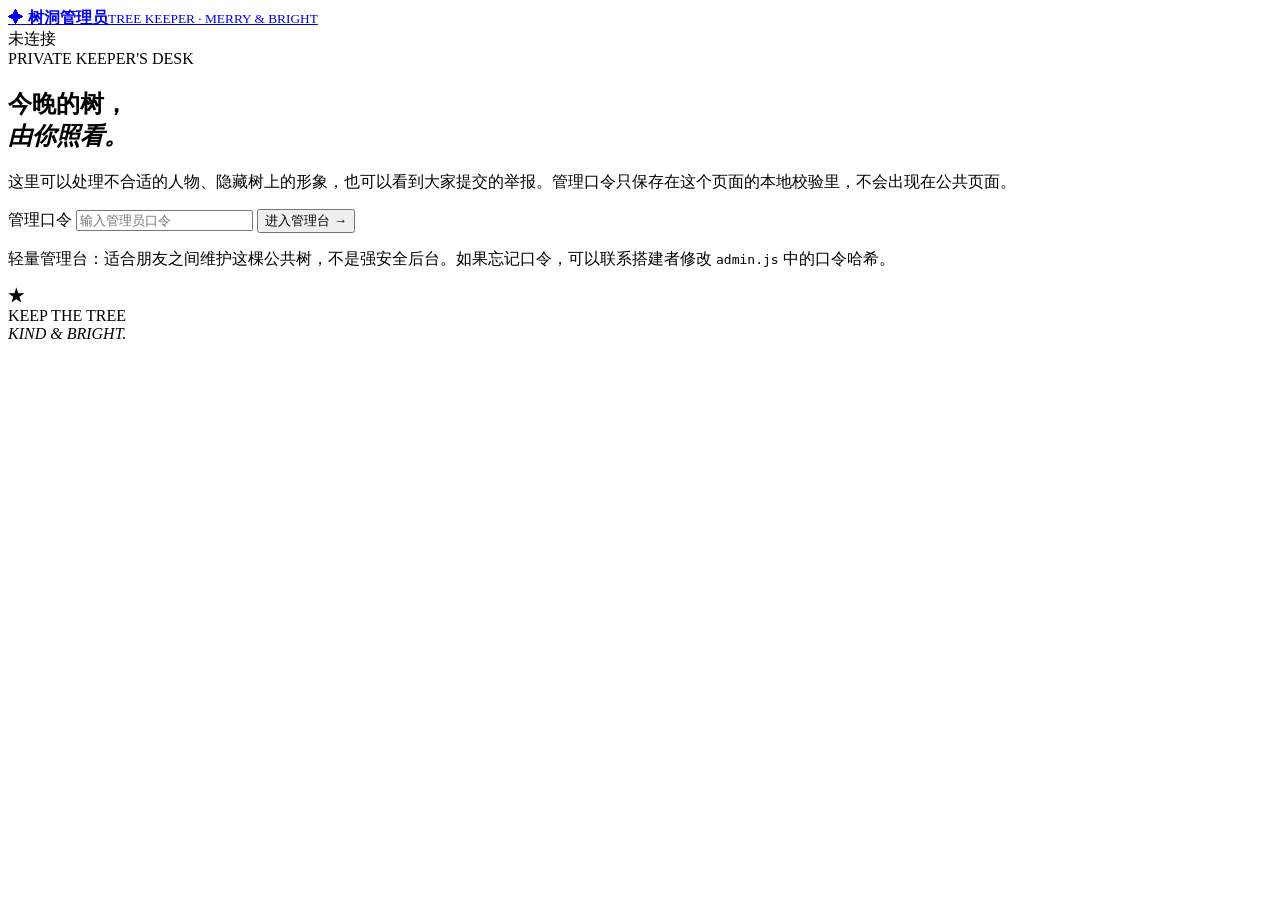
==== admin.html @ b083068b "Add admin.html" ====
<!DOCTYPE html>
<html lang="zh-CN">
<head>
  <meta charset="UTF-8" />
  <meta name="viewport" content="width=device-width, initial-scale=1.0" />
  <meta name="robots" content="noindex, nofollow" />
  <title>树洞管理员 · Merry &amp; Bright</title>
  <link rel="preconnect" href="https://fonts.googleapis.com" />
  <link rel="preconnect" href="https://fonts.gstatic.com" crossorigin />
  <link href="https://fonts.googleapis.com/css2?family=Noto+Sans+SC:wght@400;500;700;900&family=ZCOOL+KuaiLe&display=swap" rel="stylesheet" />
  <link rel="stylesheet" href="admin.css" />
</head>
<body>
  <div class="admin-bg" aria-hidden="true"><i></i><i></i><i></i></div>
  <header class="admin-top">
    <a class="admin-brand" href="./" aria-label="回到圣诞礼物交换所">
      <span class="admin-mark">✦</span>
      <span><strong>树洞管理员</strong><small>TREE KEEPER · MERRY &amp; BRIGHT</small></span>
    </a>
    <div class="admin-status" id="connectionStatus"><i></i><span>未连接</span></div>
  </header>

  <main id="loginView" class="login-wrap">
    <section class="login-card">
      <span class="eyebrow">PRIVATE KEEPER'S DESK</span>
      <h1>今晚的树，<br /><em>由你照看。</em></h1>
      <p>这里可以处理不合适的人物、隐藏树上的形象，也可以看到大家提交的举报。管理口令只保存在这个页面的本地校验里，不会出现在公共页面。</p>
      <form id="loginForm">
        <label class="field-label" for="passInput">管理口令</label>
        <input id="passInput" type="password" autocomplete="current-password" placeholder="输入管理员口令" />
        <p class="login-error" id="loginError" hidden>口令不对，再试一次。</p>
        <button class="btn-primary" type="submit">进入管理台 <span>→</span></button>
      </form>
      <p class="login-note">轻量管理台：适合朋友之间维护这棵公共树，不是强安全后台。如果忘记口令，可以联系搭建者修改 <code>admin.js</code> 中的口令哈希。</p>
    </section>
    <aside class="login-art" aria-hidden="true">
      <div class="login-moon"></div>
      <div class="login-tree"><i></i><i></i><i></i><b>★</b></div>
      <div class="login-copy">KEEP THE TREE<br /><em>KIND &amp; BRIGHT.</em></div>
    </aside>
  </main>

  <main id="dashView" class="dash-wrap" hidden>
    <section class="dash-head">
      <div>
        <span class="eyebrow">LIVE TREE · MODERATION DESK</span>
        <h1>公共圣诞树<br /><em>管理台。</em></h1>
      </div>
      <div class="dash-head-actions">
        <button class="btn-ghost" type="button" id="exportBtn">导出数据</button>
        <button class="btn-ghost" type="button" id="logoutBtn">退出</button>
      </div>
    </section>

    <section class="stat-row" aria-label="圣诞树数据">
      <article class="stat-card"><span>总人数</span><strong id="statTotal">0</strong><small>领取过形象</small></article>
      <article class="stat-card"><span>在树上</span><strong id="statOnTree">0</strong><small>公开可见</small></article>
      <article class="stat-card"><span>已封禁</span><strong id="statBanned">0</strong><small>无法再送出</small></article>
      <article class="stat-card is-alert"><span>待处理举报</span><strong id="statReports">0</strong><small>需要你判断</small></article>
    </section>

    <section class="toolbar">
      <div class="tabs" role="tablist" aria-label="管理筛选">
        <button class="tab is-active" type="button" data-tab="tree">全部成员 <b id="tabTreeCount">0</b></button>
        <button class="tab" type="button" data-tab="banned">封禁名单 <b id="tabBannedCount">0</b></button>
        <button class="tab" type="button" data-tab="reports">举报 <b id="tabReportCount">0</b></button>
      </div>
      <label class="search-box"><span>搜</span><input id="searchInput" type="search" placeholder="名字 / 动物 / 装扮" autocomplete="off" /></label>
    </section>

    <section id="membersPanel" class="panel">
      <div class="panel-head"><div><span class="eyebrow">MEMBERS</span><h2>树上的成员</h2></div><p>封禁会立刻把人物从公共树上移除；隐藏只会暂时取下，之后可恢复。</p></div>
      <div id="memberGrid" class="member-grid"></div>
      <p class="empty-state" id="memberEmpty" hidden>这里还没有符合条件的人。</p>
    </section>

    <section id="reportsPanel" class="panel" hidden>
      <div class="panel-head"><div><span class="eyebrow">REPORTS</span><h2>举报与处理</h2></div><p>举报来自树上的“举报这个形象”。处理后会从待处理列表里消失。</p></div>
      <div id="reportList" class="report-list"></div>
      <p class="empty-state" id="reportEmpty" hidden>暂时没有待处理的举报。今晚的树很安静。</p>
    </section>
  </main>

  <div class="admin-modal" id="adminModal" hidden>
    <div class="admin-modal-card" role="dialog" aria-modal="true" aria-labelledby="adminModalTitle">
      <h3 id="adminModalTitle">封禁这个人？</h3>
      <p id="adminModalCopy">封禁后，ta 的形象会立刻从公共树上消失，也无法再送出礼物。</p>
      <label class="field-label" for="banReasonInput">原因（可选，会显示在被封禁者的提示里）</label>
      <input id="banReasonInput" maxlength="60" placeholder="例如：冒充别人 / 刷屏捣乱" />
      <div class="admin-modal-actions">
        <button class="btn-ghost" type="button" id="modalCancel">取消</button>
        <button class="btn-danger" type="button" id="modalConfirm">确认封禁</button>
      </div>
    </div>
  </div>

  <div class="admin-toast" id="adminToast" role="status" aria-live="polite"></div>

  <script src="mqtt.min.js"></script>
  <script src="shared.js"></script>
  <script src="admin.js"></script>
</body>
</html>
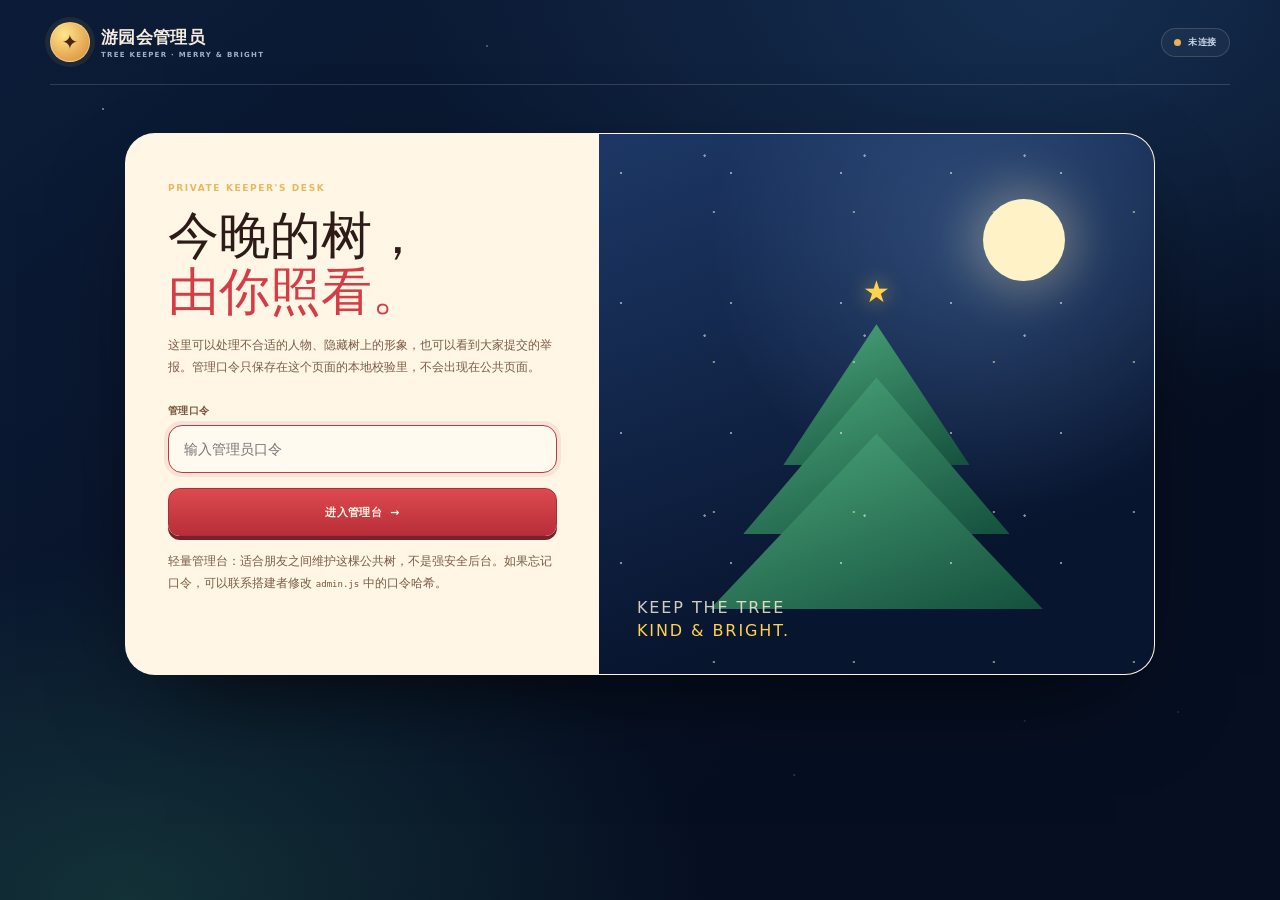
==== commit 77cd1b3b: "Update admin.html" ====
--- a/admin.html
+++ b/admin.html
@@ -4,7 +4,7 @@
   <meta charset="UTF-8" />
   <meta name="viewport" content="width=device-width, initial-scale=1.0" />
   <meta name="robots" content="noindex, nofollow" />
-  <title>树洞管理员 · Merry &amp; Bright</title>
+  <title>圣诞夜游园会 · 管理台</title>
   <link rel="preconnect" href="https://fonts.googleapis.com" />
   <link rel="preconnect" href="https://fonts.gstatic.com" crossorigin />
   <link href="https://fonts.googleapis.com/css2?family=Noto+Sans+SC:wght@400;500;700;900&family=ZCOOL+KuaiLe&display=swap" rel="stylesheet" />
@@ -13,9 +13,9 @@
 <body>
   <div class="admin-bg" aria-hidden="true"><i></i><i></i><i></i></div>
   <header class="admin-top">
-    <a class="admin-brand" href="./" aria-label="回到圣诞礼物交换所">
+    <a class="admin-brand" href="./" aria-label="回到圣诞夜游园会">
       <span class="admin-mark">✦</span>
-      <span><strong>树洞管理员</strong><small>TREE KEEPER · MERRY &amp; BRIGHT</small></span>
+      <span><strong>游园会管理员</strong><small>TREE KEEPER · MERRY &amp; BRIGHT</small></span>
     </a>
     <div class="admin-status" id="connectionStatus"><i></i><span>未连接</span></div>
   </header>
--- a/admin.css
+++ b/admin.css
@@ -0,0 +1,518 @@
+:root {
+  --ink: #0c1730;
+  --ink-2: #122341;
+  --cream: #fff6e6;
+  --cream-2: #f4e3c3;
+  --paper: #fffaf0;
+  --gold: #ffd34d;
+  --red: #d63c45;
+  --mint: #6fc9a4;
+  --muted: #9fb0cb;
+  --line: rgba(255, 240, 211, 0.16);
+  --display: "ZCOOL KuaiLe", "Noto Sans SC", system-ui, sans-serif;
+  --sans: "Noto Sans SC", "Microsoft YaHei", system-ui, sans-serif;
+}
+
+* { box-sizing: border-box; }
+html, body { min-height: 100%; }
+body {
+  margin: 0;
+  overflow-x: hidden;
+  background: #071126;
+  color: #f4eddf;
+  font-family: var(--sans);
+  -webkit-font-smoothing: antialiased;
+}
+button, input { font: inherit; }
+button { cursor: pointer; }
+[hidden] { display: none !important; }
+h1, h2, h3, p { margin: 0; }
+a { color: inherit; text-decoration: none; }
+
+.admin-bg {
+  position: fixed;
+  inset: 0;
+  z-index: -1;
+  overflow: hidden;
+  background:
+    radial-gradient(80% 70% at 82% 0%, rgba(38, 82, 132, 0.42), transparent 64%),
+    radial-gradient(70% 60% at 10% 100%, rgba(45, 120, 92, 0.3), transparent 65%),
+    linear-gradient(145deg, #0c1c38, #060f22 72%);
+}
+.admin-bg i {
+  position: absolute;
+  width: 2px;
+  height: 2px;
+  border-radius: 50%;
+  background: #fff8df;
+  box-shadow: 120px 90px 0 -0.5px rgba(255,255,255,.55), 33vw 22vh 0 0 rgba(255,255,255,.4), 66vw 8vh 0 0 rgba(255,255,255,.6), 78vw 44vh 0 0 rgba(255,255,255,.4), 12vw 62vh 0 0 rgba(255,255,255,.5), 54vw 74vh 0 0 rgba(255,255,255,.35);
+  opacity: 0.55;
+}
+.admin-bg i:nth-child(1) { left: 8%; top: 12%; }
+.admin-bg i:nth-child(2) { left: 38%; top: 5%; opacity: 0.35; }
+.admin-bg i:nth-child(3) { left: 68%; top: 18%; opacity: 0.28; }
+
+.admin-top {
+  display: flex;
+  align-items: center;
+  justify-content: space-between;
+  gap: 16px;
+  width: min(100% - 48px, 1180px);
+  margin: 0 auto;
+  padding: 22px 0;
+  border-bottom: 1px solid var(--line);
+}
+
+.admin-brand { display: flex; align-items: center; gap: 11px; }
+.admin-mark {
+  display: grid;
+  place-items: center;
+  width: 40px;
+  height: 40px;
+  border: 1px solid rgba(255, 236, 202, 0.45);
+  border-radius: 50%;
+  background: radial-gradient(circle at 35% 30%, #ffe68a, #d68636);
+  color: #4a2612;
+  font-size: 20px;
+  box-shadow: 0 0 0 5px rgba(255, 211, 77, 0.08);
+}
+.admin-brand strong {
+  display: block;
+  font-family: var(--display);
+  font-size: 17px;
+  letter-spacing: 0.02em;
+}
+.admin-brand small {
+  display: block;
+  margin-top: 2px;
+  color: var(--muted);
+  font-size: 7px;
+  font-weight: 700;
+  letter-spacing: 0.18em;
+}
+
+.admin-status {
+  display: inline-flex;
+  align-items: center;
+  gap: 7px;
+  padding: 7px 12px;
+  border: 1px solid var(--line);
+  border-radius: 999px;
+  background: rgba(255, 255, 255, 0.04);
+  color: #c9d6ea;
+  font-size: 9px;
+  font-weight: 700;
+  letter-spacing: 0.08em;
+}
+.admin-status i { width: 7px; height: 7px; border-radius: 50%; background: #e6b35b; }
+.admin-status.is-live i { background: var(--mint); box-shadow: 0 0 0 3px rgba(111, 201, 164, 0.12); }
+.admin-status.is-offline i { background: #d65b63; }
+
+.eyebrow {
+  display: inline-block;
+  color: #e5b95f;
+  font-family: var(--display);
+  font-size: 9px;
+  font-weight: 700;
+  letter-spacing: 0.18em;
+}
+.login-wrap {
+  display: grid;
+  grid-template-columns: minmax(0, 0.92fr) minmax(0, 1.08fr);
+  width: min(100% - 48px, 1030px);
+  min-height: 540px;
+  margin: 48px auto 60px;
+  overflow: hidden;
+  border: 1px solid rgba(255, 240, 211, 0.2);
+  border-radius: 30px;
+  background: var(--cream);
+  color: #37251e;
+  box-shadow: 0 40px 100px -40px rgba(0, 0, 0, 0.85);
+}
+.login-card { padding: 42px 42px 34px; }
+.login-card h1 {
+  margin-top: 12px;
+  font-family: var(--display);
+  font-size: clamp(34px, 4vw, 52px);
+  font-weight: 400;
+  line-height: 1.1;
+  color: #2e1b18;
+}
+.login-card h1 em { color: var(--red); font-style: normal; }
+.login-card > p {
+  max-width: 420px;
+  margin-top: 14px;
+  color: #7c5b46;
+  font-size: 12px;
+  line-height: 1.85;
+}
+#loginForm { margin-top: 26px; }
+.field-label {
+  display: block;
+  margin-bottom: 7px;
+  color: #79533b;
+  font-size: 10px;
+  font-weight: 800;
+  letter-spacing: 0.04em;
+}
+#passInput, #banReasonInput {
+  width: 100%;
+  height: 48px;
+  padding: 0 15px;
+  border: 1.5px solid #ddc19b;
+  border-radius: 14px;
+  outline: none;
+  background: #fffaf0;
+  color: #39261e;
+  font-size: 14px;
+  transition: border-color 0.18s, box-shadow 0.18s;
+}
+#passInput:focus, #banReasonInput:focus {
+  border-color: #b83c43;
+  box-shadow: 0 0 0 4px rgba(184, 60, 67, 0.1);
+}
+.login-error {
+  margin-top: 7px;
+  color: #b02c35;
+  font-size: 10px;
+  font-weight: 700;
+}
+.btn-primary, .btn-ghost, .btn-danger {
+  display: inline-flex;
+  align-items: center;
+  justify-content: center;
+  gap: 8px;
+  min-height: 42px;
+  padding: 0 17px;
+  border-radius: 12px;
+  font-size: 11px;
+  font-weight: 800;
+  letter-spacing: 0.03em;
+  transition: transform 0.18s, background 0.18s, border-color 0.18s;
+}
+.btn-primary {
+  border: 1px solid #a92e36;
+  background: linear-gradient(180deg, #dd4a4f, #b82e38);
+  color: #fff8e9;
+  box-shadow: 0 4px 0 #7c1f27;
+}
+.btn-primary:hover { transform: translateY(-1px); box-shadow: 0 6px 0 #7c1f27; }
+#loginForm .btn-primary { width: 100%; margin-top: 15px; min-height: 48px; }
+.login-note {
+  margin-top: 18px;
+  color: #9b7c61;
+  font-size: 9px;
+  line-height: 1.7;
+}
+.login-note code { color: #79533b; font-size: 9px; }
+.login-art {
+  position: relative;
+  min-height: 540px;
+  overflow: hidden;
+  background:
+    radial-gradient(80% 80% at 70% 20%, rgba(122, 171, 234, 0.26), transparent 62%),
+    linear-gradient(160deg, #1d3866, #08152f 75%);
+}
+.login-art::after {
+  content: "";
+  position: absolute;
+  inset: 0;
+  opacity: 0.5;
+  background-image: radial-gradient(circle at 20% 30%, #fff 0 1px, transparent 1.5px), radial-gradient(circle at 66% 12%, #fff 0 1px, transparent 1.5px), radial-gradient(circle at 82% 52%, #ffe7ad 0 1px, transparent 1.5px);
+  background-size: 110px 130px, 160px 180px, 140px 150px;
+}
+.login-moon {
+  position: absolute;
+  right: 16%;
+  top: 12%;
+  width: 82px;
+  height: 82px;
+  border-radius: 50%;
+  background: #fff2c7;
+  box-shadow: 0 0 45px 14px rgba(255, 235, 177, 0.28);
+}
+.login-tree {
+  position: absolute;
+  left: 50%;
+  bottom: 12%;
+  width: 60%;
+  height: 58%;
+  transform: translateX(-50%);
+}
+.login-tree i {
+  position: absolute;
+  left: 50%;
+  transform: translateX(-50%);
+  background: linear-gradient(160deg, #4ba67a, #15513e);
+  clip-path: polygon(50% 0, 100% 100%, 0 100%);
+}
+.login-tree i:nth-child(1) { bottom: 46%; width: 56%; height: 45%; }
+.login-tree i:nth-child(2) { bottom: 24%; width: 80%; height: 50%; }
+.login-tree i:nth-child(3) { bottom: 0; width: 100%; height: 56%; }
+.login-tree b {
+  position: absolute;
+  left: 50%;
+  top: -7%;
+  transform: translateX(-50%);
+  color: var(--gold);
+  font-size: 30px;
+  text-shadow: 0 0 20px rgba(255, 211, 77, 0.65);
+}
+.login-copy {
+  position: absolute;
+  left: 38px;
+  bottom: 32px;
+  color: rgba(255, 244, 219, 0.82);
+  font-family: var(--display);
+  font-size: 16px;
+  letter-spacing: 0.12em;
+  line-height: 1.45;
+}
+.login-copy em { color: var(--gold); font-style: normal; }
+
+.dash-wrap {
+  width: min(100% - 48px, 1180px);
+  margin: 38px auto 70px;
+}
+.dash-head { display: flex; align-items: flex-end; justify-content: space-between; gap: 20px; }
+.dash-head h1 {
+  margin-top: 8px;
+  font-family: var(--display);
+  font-size: clamp(32px, 4vw, 48px);
+  font-weight: 400;
+  line-height: 1.08;
+}
+.dash-head h1 em { color: var(--gold); font-style: normal; }
+.dash-head-actions { display: flex; gap: 8px; }
+.btn-ghost {
+  border: 1px solid var(--line);
+  background: rgba(255, 255, 255, 0.045);
+  color: #e9e2d6;
+}
+.btn-ghost:hover { background: rgba(255, 255, 255, 0.1); border-color: rgba(255, 240, 211, 0.35); }
+.btn-danger {
+  border: 1px solid #8e2931;
+  background: #b2333c;
+  color: #fff8ea;
+  box-shadow: 0 3px 0 #6f1f27;
+}
+.btn-danger:hover { background: #c43b44; }
+
+.stat-row {
+  display: grid;
+  grid-template-columns: repeat(4, minmax(0, 1fr));
+  gap: 12px;
+  margin-top: 24px;
+}
+.stat-card {
+  padding: 15px 16px 13px;
+  border: 1px solid var(--line);
+  border-radius: 16px;
+  background: rgba(255, 255, 255, 0.045);
+}
+.stat-card span { display: block; color: var(--muted); font-size: 9px; font-weight: 700; letter-spacing: 0.08em; }
+.stat-card strong {
+  display: block;
+  margin: 3px 0 1px;
+  color: #fff1cc;
+  font-family: var(--display);
+  font-size: 30px;
+  font-weight: 400;
+  line-height: 1.05;
+}
+.stat-card small { color: #8fa2c0; font-size: 8px; }
+.stat-card.is-alert strong { color: #ffb3a6; }
+
+.toolbar {
+  display: flex;
+  align-items: center;
+  justify-content: space-between;
+  gap: 16px;
+  margin-top: 26px;
+  padding-bottom: 12px;
+  border-bottom: 1px solid var(--line);
+}
+.tabs { display: flex; flex-wrap: wrap; gap: 5px; }
+.tab {
+  display: inline-flex;
+  align-items: center;
+  gap: 6px;
+  min-height: 34px;
+  padding: 0 11px;
+  border: 1px solid transparent;
+  border-radius: 9px;
+  background: transparent;
+  color: #aab9d1;
+  font-size: 10px;
+  font-weight: 700;
+}
+.tab b {
+  min-width: 18px;
+  padding: 1px 5px;
+  border-radius: 999px;
+  background: rgba(255, 255, 255, 0.08);
+  color: #dfe8f6;
+  font-size: 8px;
+  text-align: center;
+}
+.tab:hover { color: #f6edda; background: rgba(255,255,255,.05); }
+.tab.is-active { border-color: rgba(255, 211, 77, 0.34); background: rgba(255, 211, 77, 0.12); color: #ffe9b1; }
+.search-box {
+  display: flex;
+  align-items: center;
+  gap: 6px;
+  width: min(100%, 250px);
+  height: 36px;
+  padding: 0 10px;
+  border: 1px solid var(--line);
+  border-radius: 10px;
+  background: rgba(255, 255, 255, 0.04);
+  color: #9fb0cb;
+}
+.search-box span { font-size: 10px; }
+.search-box input {
+  width: 100%;
+  border: 0;
+  outline: 0;
+  background: transparent;
+  color: #f2ebde;
+  font-size: 11px;
+}
+.search-box input::placeholder { color: #7f93b1; }
+
+.panel { margin-top: 20px; }
+.panel-head { display: flex; align-items: flex-end; justify-content: space-between; gap: 18px; }
+.panel-head h2 { margin-top: 4px; font-family: var(--display); font-size: 22px; font-weight: 400; }
+.panel-head p { max-width: 420px; color: #93a6c4; font-size: 9.5px; line-height: 1.7; text-align: right; }
+.member-grid {
+  display: grid;
+  grid-template-columns: repeat(auto-fill, minmax(250px, 1fr));
+  gap: 10px;
+  margin-top: 14px;
+}
+.member {
+  padding: 13px;
+  border: 1px solid var(--line);
+  border-radius: 16px;
+  background: rgba(255, 255, 255, 0.045);
+}
+.member.is-banned { border-color: rgba(214, 60, 69, 0.35); background: rgba(214, 60, 69, 0.07); }
+.member.is-hidden { opacity: 0.8; }
+.member-head { display: flex; align-items: center; gap: 10px; }
+.member-head .avatar { --avatar-size: 48px; width: var(--avatar-size); height: var(--avatar-size); }
+.member-id { min-width: 0; flex: 1; }
+.member-id h3 { overflow: hidden; color: #fff3d9; font-family: var(--display); font-size: 16px; font-weight: 400; text-overflow: ellipsis; white-space: nowrap; }
+.member-id p { margin-top: 2px; color: #91a4c2; font-size: 8.5px; }
+.member-status {
+  flex: none;
+  padding: 2px 6px;
+  border-radius: 999px;
+  background: rgba(111, 201, 164, 0.12);
+  color: #9fe3c6;
+  font-size: 7px;
+  font-weight: 800;
+  letter-spacing: 0.04em;
+}
+.member.is-banned .member-status { background: rgba(214, 60, 69, 0.16); color: #ffb7b1; }
+.member.is-hidden .member-status { background: rgba(255, 211, 77, 0.12); color: #ffe3a0; }
+.member-meta { display: flex; flex-wrap: wrap; gap: 7px; margin: 10px 0 11px; color: #91a4c2; font-size: 8px; }
+.member-meta span { padding: 3px 6px; border-radius: 6px; background: rgba(255, 255, 255, 0.045); }
+.member-actions { display: flex; flex-wrap: wrap; gap: 5px; }
+.mini-btn {
+  min-height: 29px;
+  padding: 0 9px;
+  border: 1px solid var(--line);
+  border-radius: 8px;
+  background: rgba(255, 255, 255, 0.04);
+  color: #d8e2f1;
+  font-size: 8.5px;
+  font-weight: 700;
+}
+.mini-btn:hover { background: rgba(255, 255, 255, 0.1); }
+.mini-btn.is-danger { border-color: rgba(214, 60, 69, 0.35); color: #ffb2ac; }
+.mini-btn.is-danger:hover { background: rgba(214, 60, 69, 0.16); }
+.mini-btn.is-good { border-color: rgba(111, 201, 164, 0.3); color: #a9e8cd; }
+.mini-btn.is-good:hover { background: rgba(111, 201, 164, 0.12); }
+
+.report-list { display: grid; gap: 8px; margin-top: 14px; }
+.report {
+  display: flex;
+  align-items: center;
+  gap: 11px;
+  padding: 11px 13px;
+  border: 1px solid var(--line);
+  border-radius: 13px;
+  background: rgba(255, 255, 255, 0.04);
+}
+.report .avatar { --avatar-size: 38px; width: var(--avatar-size); height: var(--avatar-size); }
+.report-copy { flex: 1; min-width: 0; }
+.report-copy strong { color: #fff0d3; font-size: 11px; }
+.report-copy p { margin-top: 2px; color: #a9b9d0; font-size: 9px; line-height: 1.5; }
+.report-copy small { display: block; margin-top: 2px; color: #7f93b1; font-size: 7.5px; }
+.report-actions { display: flex; gap: 5px; flex: none; }
+.empty-state { margin-top: 16px; padding: 20px; border: 1px dashed var(--line); border-radius: 13px; color: #95a8c5; font-size: 10px; text-align: center; }
+
+.admin-modal {
+  position: fixed;
+  inset: 0;
+  z-index: 50;
+  display: grid;
+  place-items: center;
+  padding: 20px;
+  background: rgba(3, 8, 18, 0.74);
+}
+.admin-modal-card {
+  width: min(100%, 400px);
+  padding: 24px;
+  border: 1px solid rgba(255, 240, 211, 0.2);
+  border-radius: 20px;
+  background: var(--cream);
+  color: #37251e;
+  box-shadow: 0 30px 80px -25px #000;
+}
+.admin-modal-card h3 { font-family: var(--display); font-size: 25px; font-weight: 400; }
+.admin-modal-card p { margin: 8px 0 15px; color: #7c5b46; font-size: 10px; line-height: 1.7; }
+.admin-modal-actions { display: flex; justify-content: flex-end; gap: 7px; margin-top: 15px; }
+.admin-modal-actions .btn-ghost { border-color: #d9bc94; background: #fffaf0; color: #5d4434; }
+.admin-modal-actions .btn-ghost:hover { background: #fff3df; }
+.admin-toast {
+  position: fixed;
+  left: 50%;
+  bottom: 26px;
+  z-index: 80;
+  padding: 10px 16px;
+  border: 1px solid rgba(255, 240, 211, 0.24);
+  border-radius: 999px;
+  background: rgba(8, 20, 40, 0.92);
+  color: #fff3d9;
+  font-size: 10px;
+  font-weight: 700;
+  transform: translate(-50%, 16px);
+  opacity: 0;
+  pointer-events: none;
+  transition: opacity 0.2s, transform 0.2s;
+}
+.admin-toast.is-show { opacity: 1; transform: translate(-50%, 0); }
+
+@media (max-width: 860px) {
+  .login-wrap { grid-template-columns: 1fr; }
+  .login-art { display: none; }
+  .login-card { padding: 30px 24px; }
+  .dash-head { display: block; }
+  .dash-head-actions { margin-top: 16px; }
+  .stat-row { grid-template-columns: repeat(2, minmax(0, 1fr)); }
+  .toolbar { display: block; }
+  .search-box { margin-top: 10px; width: 100%; }
+  .panel-head { display: block; }
+  .panel-head p { margin-top: 5px; text-align: left; }
+  .member-grid { grid-template-columns: 1fr; }
+  .report { align-items: flex-start; flex-wrap: wrap; }
+  .report-actions { width: 100%; justify-content: flex-end; }
+}
+@media (max-width: 520px) {
+  .admin-top { width: min(100% - 28px, 1180px); padding: 16px 0; }
+  .login-wrap { width: min(100% - 28px, 1030px); margin-top: 24px; border-radius: 22px; }
+  .dash-wrap { width: min(100% - 28px, 1180px); margin-top: 24px; }
+  .stat-row { gap: 8px; }
+  .stat-card strong { font-size: 25px; }
+}
